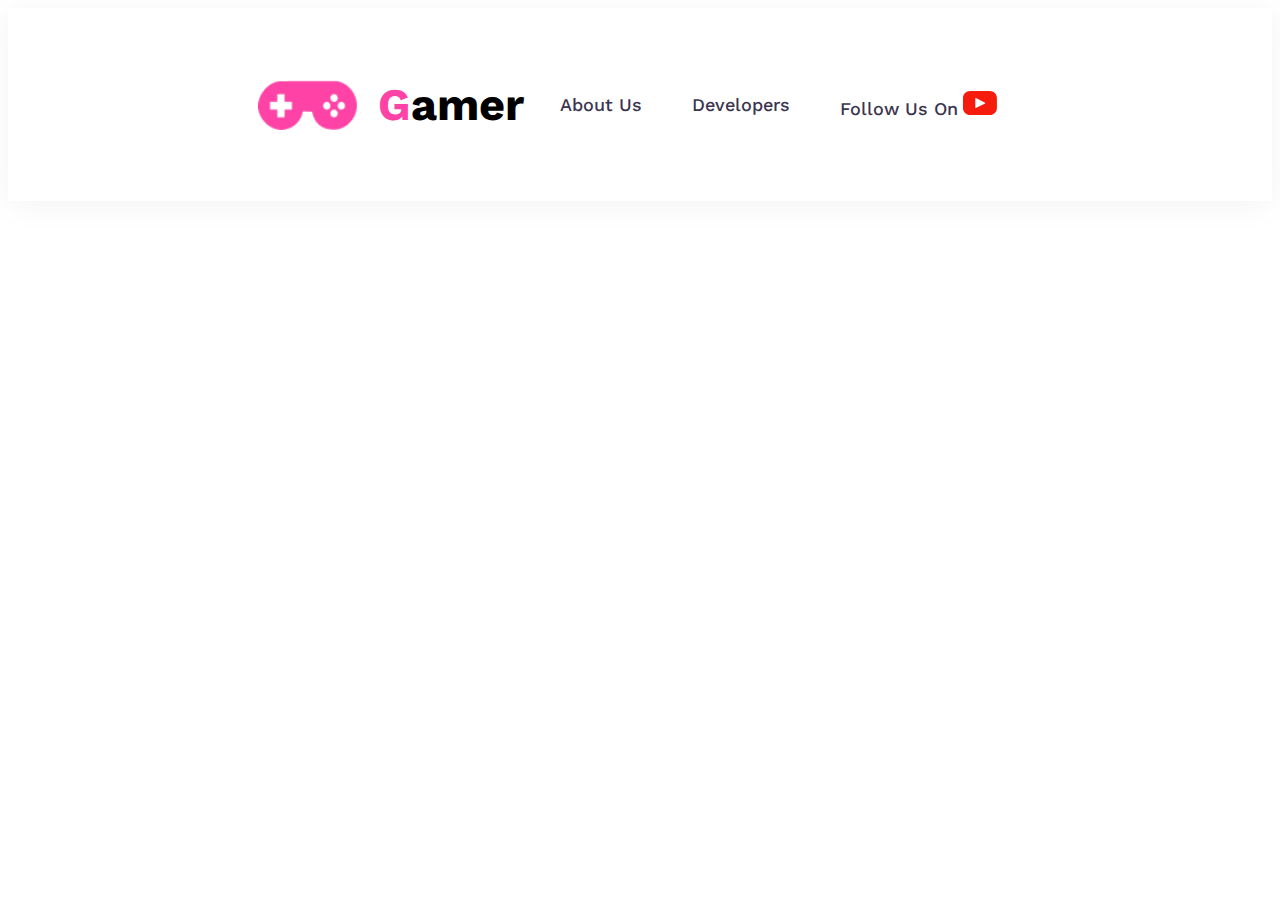
==== index.html @ 84ac6147 "added nav bar" ====
<!DOCTYPE html>
<html lang="en">

<head>
    <meta charset="UTF-8">
    <meta name="viewport" content="width=device-width, initial-scale=1.0">
    <title>Gamer</title>
    <link rel="shortcut icon" href="images/Frame.png" type="image/x-icon">
    <link rel="stylesheet" href="styles/styles.css">
    <link rel="preconnect" href="https://fonts.googleapis.com">
    <link rel="preconnect" href="https://fonts.gstatic.com" crossorigin>
    <link
        href="https://fonts.googleapis.com/css2?family=Lato:wght@400;700&family=Poppins:wght@600;700&family=Work+Sans:wght@400;500;600;700;800&display=swap"
        rel="stylesheet">
</head>

<body>
    <header>
        <nav class="nav-container">
            <div class="logo-container">
                    <img src="images/Frame.png" alt="">
                    <h1><span>G</span>amer</h1>
            </div>
            <div class="nav-items">
                    
                    
                    <button><a href="">About Us</a></button>
                    <button><a href="">Developers</a></button>
                    <button><a class="Follow" href="">Follow Us On</a>
                        <img src="images/Vector.svg" alt=""></button>
            </div>
        </nav>
    </header>
    <main></main>
    <footer></footer>
</body>

</html>
---- styles/styles.css ----
* {
    font-family: 'Work Sans'
}

.nav-container {
    padding: 40px 250px;
    display: flex;
    align-items: center;
    justify-content: space-between;
    box-shadow: 0px 4px 30px 0px rgba(0, 0, 0, 0.05);
}

.logo-container {
    display: flex;
    align-items: center;
}

.logo-container img {
    width: 100px;
    height: 50px;
    margin-right: 20px;
}

.logo-container h1 {
    font-size: 45px;
    font-weight: 700;
}

.logo-container h1>span {
    color: #FF42A5;
}

.nav-items {
    display: flex;
    justify-content: space-around;
}

.nav-items button {
    padding: 18px 25px;
    border: none;
    background-color: #fff;
}

.nav-items button:hover {
    border-radius: 8px;
    background: rgba(11, 2, 35, 0.10);
}

.nav-items a {
    text-decoration: none;
    color: #3C354F;
    font-size: 18px;
    font-weight: 500;
}
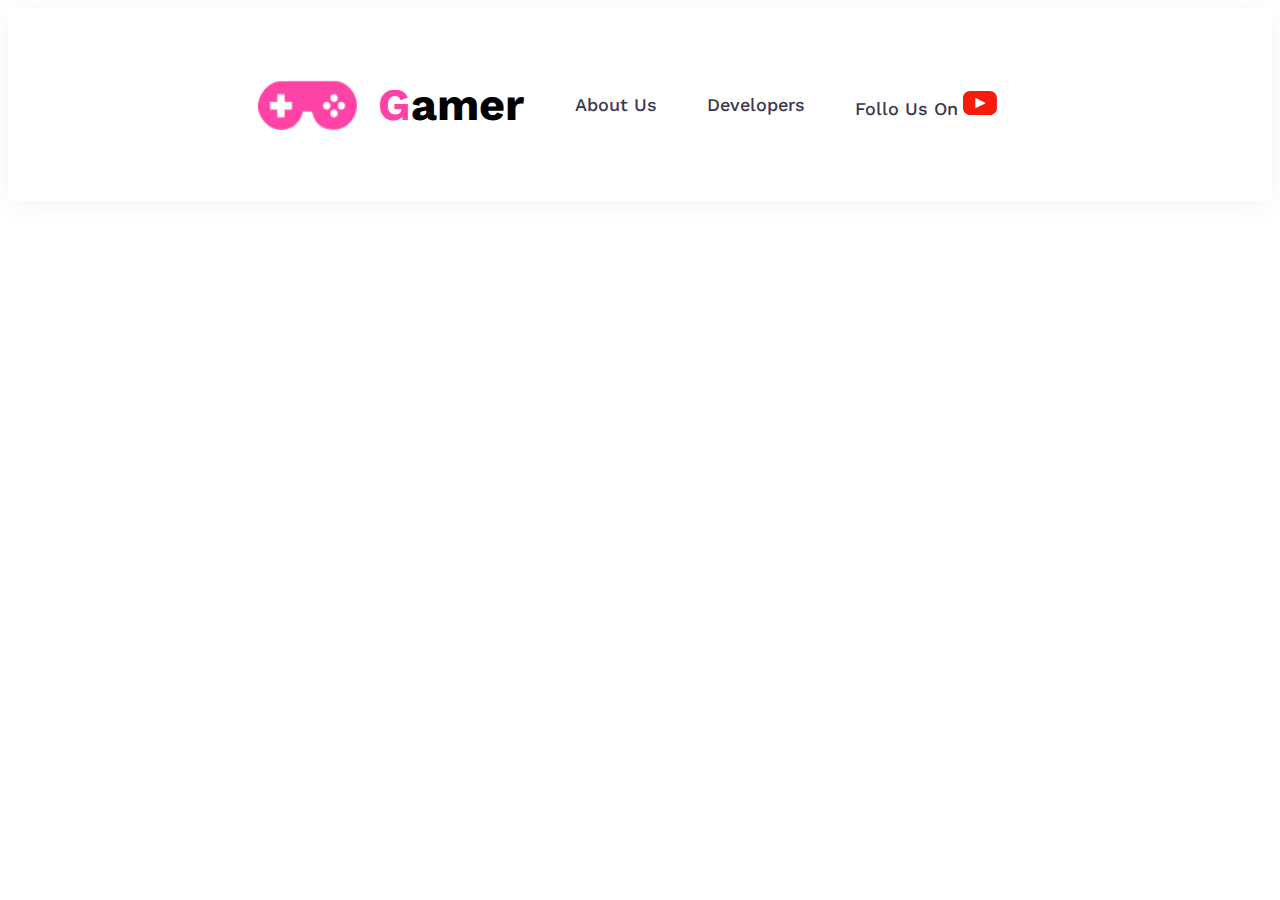
==== commit b0d17b91: "added nav resposive" ====
--- a/index.html
+++ b/index.html
@@ -21,12 +21,10 @@
                     <img src="images/Frame.png" alt="">
                     <h1><span>G</span>amer</h1>
             </div>
-            <div class="nav-items">
-                    
-                    
+            <div class="nav-items"> 
                     <button><a href="">About Us</a></button>
                     <button><a href="">Developers</a></button>
-                    <button><a class="Follow" href="">Follow Us On</a>
+                    <button><a class="Follow" href="">Follo Us On</a>
                         <img src="images/Vector.svg" alt=""></button>
             </div>
         </nav>
--- a/styles/styles.css
+++ b/styles/styles.css
@@ -51,4 +51,12 @@
     color: #3C354F;
     font-size: 18px;
     font-weight: 500;
+}
+
+
+
+@media screen and (max-width:576px) {
+    .nav-container{
+        flex-direction: column;
+    }
 }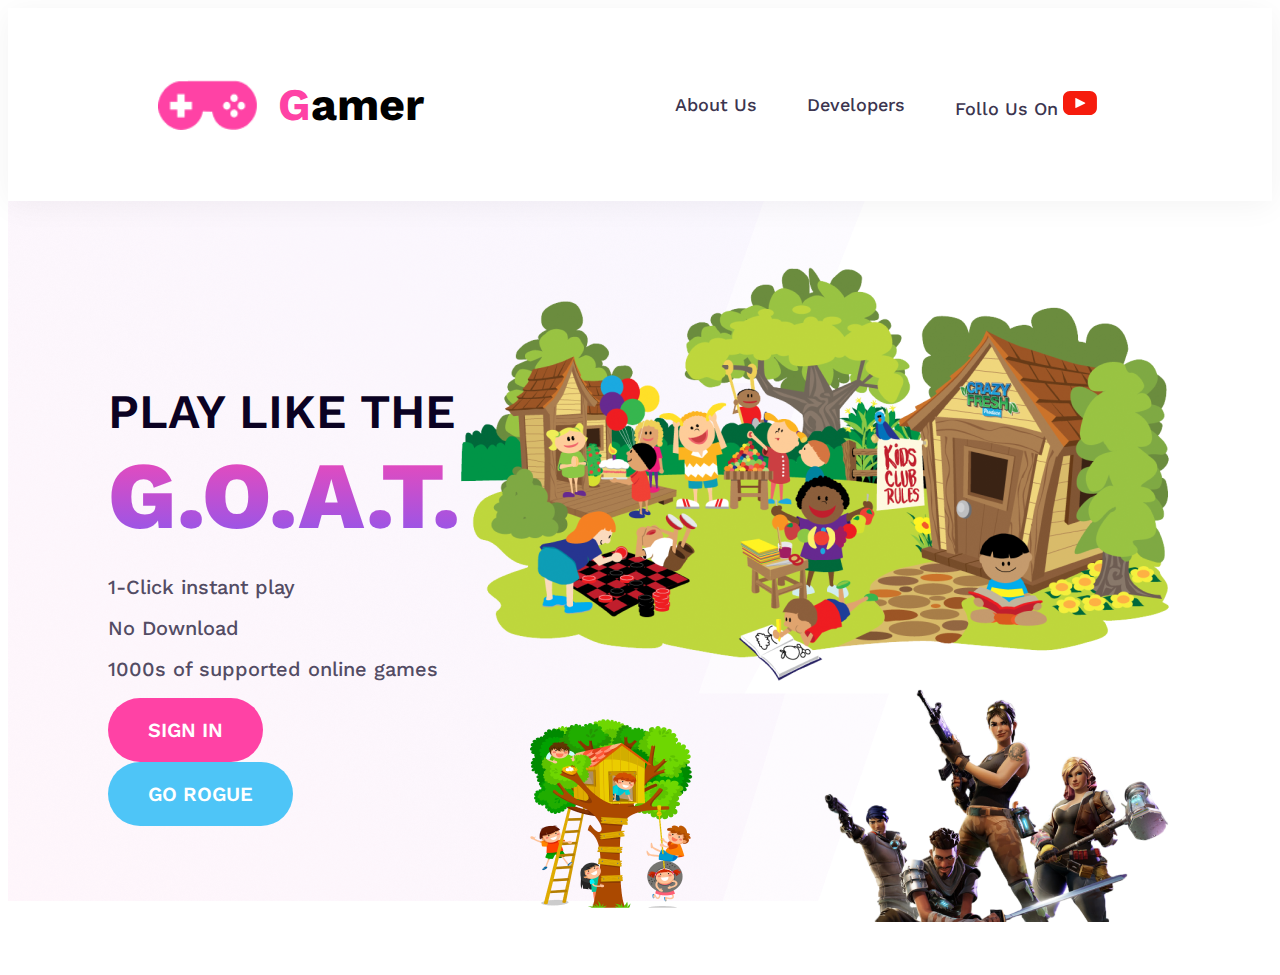
==== commit 12aa403a: "added banner setion" ====
--- a/index.html
+++ b/index.html
@@ -28,6 +28,20 @@
                         <img src="images/Vector.svg" alt=""></button>
             </div>
         </nav>
+        <section class="banner-section">
+            <div class="banner-content">
+                <h2>Play Like The</h2>
+                <p>G.O.A.T.</p>
+                    <li>1-Click instant play</li>
+                    <li>No Download</li>
+                    <li>1000s of supported online games</li>
+                <button class="btn-primary btn">Sign In</button>
+                <button class="btn-classic btn ">Go Rogue</button>
+            </div>
+            <div class="banner-img">
+                <img src="images/Group 18.png" alt="">
+            </div>
+        </section>
     </header>
     <main></main>
     <footer></footer>
--- a/styles/styles.css
+++ b/styles/styles.css
@@ -3,7 +3,7 @@
 }
 
 .nav-container {
-    padding: 40px 250px;
+    padding: 40px 150px;
     display: flex;
     align-items: center;
     justify-content: space-between;
@@ -53,10 +53,83 @@
     font-weight: 500;
 }
 
+.banner-section {
+    padding: 40px 100px;
+    display: flex;
+    justify-content: space-between;
+    align-items: center;
+    background-image: url('../images/Group\ 14.png');
+    background-repeat: no-repeat;
+}
+
+.banner-content h2 {
+    color: #0B0223;
+    font-size: 48px;
+    font-weight: 600;
+    text-transform: uppercase;
+    margin-bottom: 0px;
+}
+
+.banner-content p {
+    color: #fff;
+    font-size: 95px;
+    font-weight: 800;
+    text-transform: uppercase;
+    background: linear-gradient(180deg, #F948B2 0%, #8758F1 100%);
+    ;
+    -webkit-background-clip: text;
+    -webkit-text-fill-color: transparent;
+    margin-top: 0px;
+    margin-bottom: 24px;
+}
+
+.banner-content li {
+    list-style: none;
+    margin-bottom: 17px;
+    color: #534C64;
+    font-size: 20px;
+    font-weight: 500;
+}
+
+.btn {
+    color: #FFF;
+    padding: 20px 40px;
+    font-size: 20px;
+    font-weight: 600;
+    text-transform: uppercase;
+    border-radius: 50px;
+    border: none;
+    display: inline-flex;
+}
+
+.btn-primary {
+    background: #FF42A5;
+    margin-right: 24px;
+}
+.btn-classic{
+    background: #4EC5F7;
+}
+/* .banner-content, .banner-img{ */
+    padding: 40px 100px;
+}
+.banner-img img{
+    width: 100%;
+}
+
 
 
 @media screen and (max-width:576px) {
-    .nav-container{
+    .nav-container {
         flex-direction: column;
     }
+    .banner-section{
+        flex-direction: column-reverse;
+        padding: 20px 50px;
+    }
+    .banner-content{
+        width: 100%;
+    }
+    .banner-img img{
+        width: 100%;
+    }
 }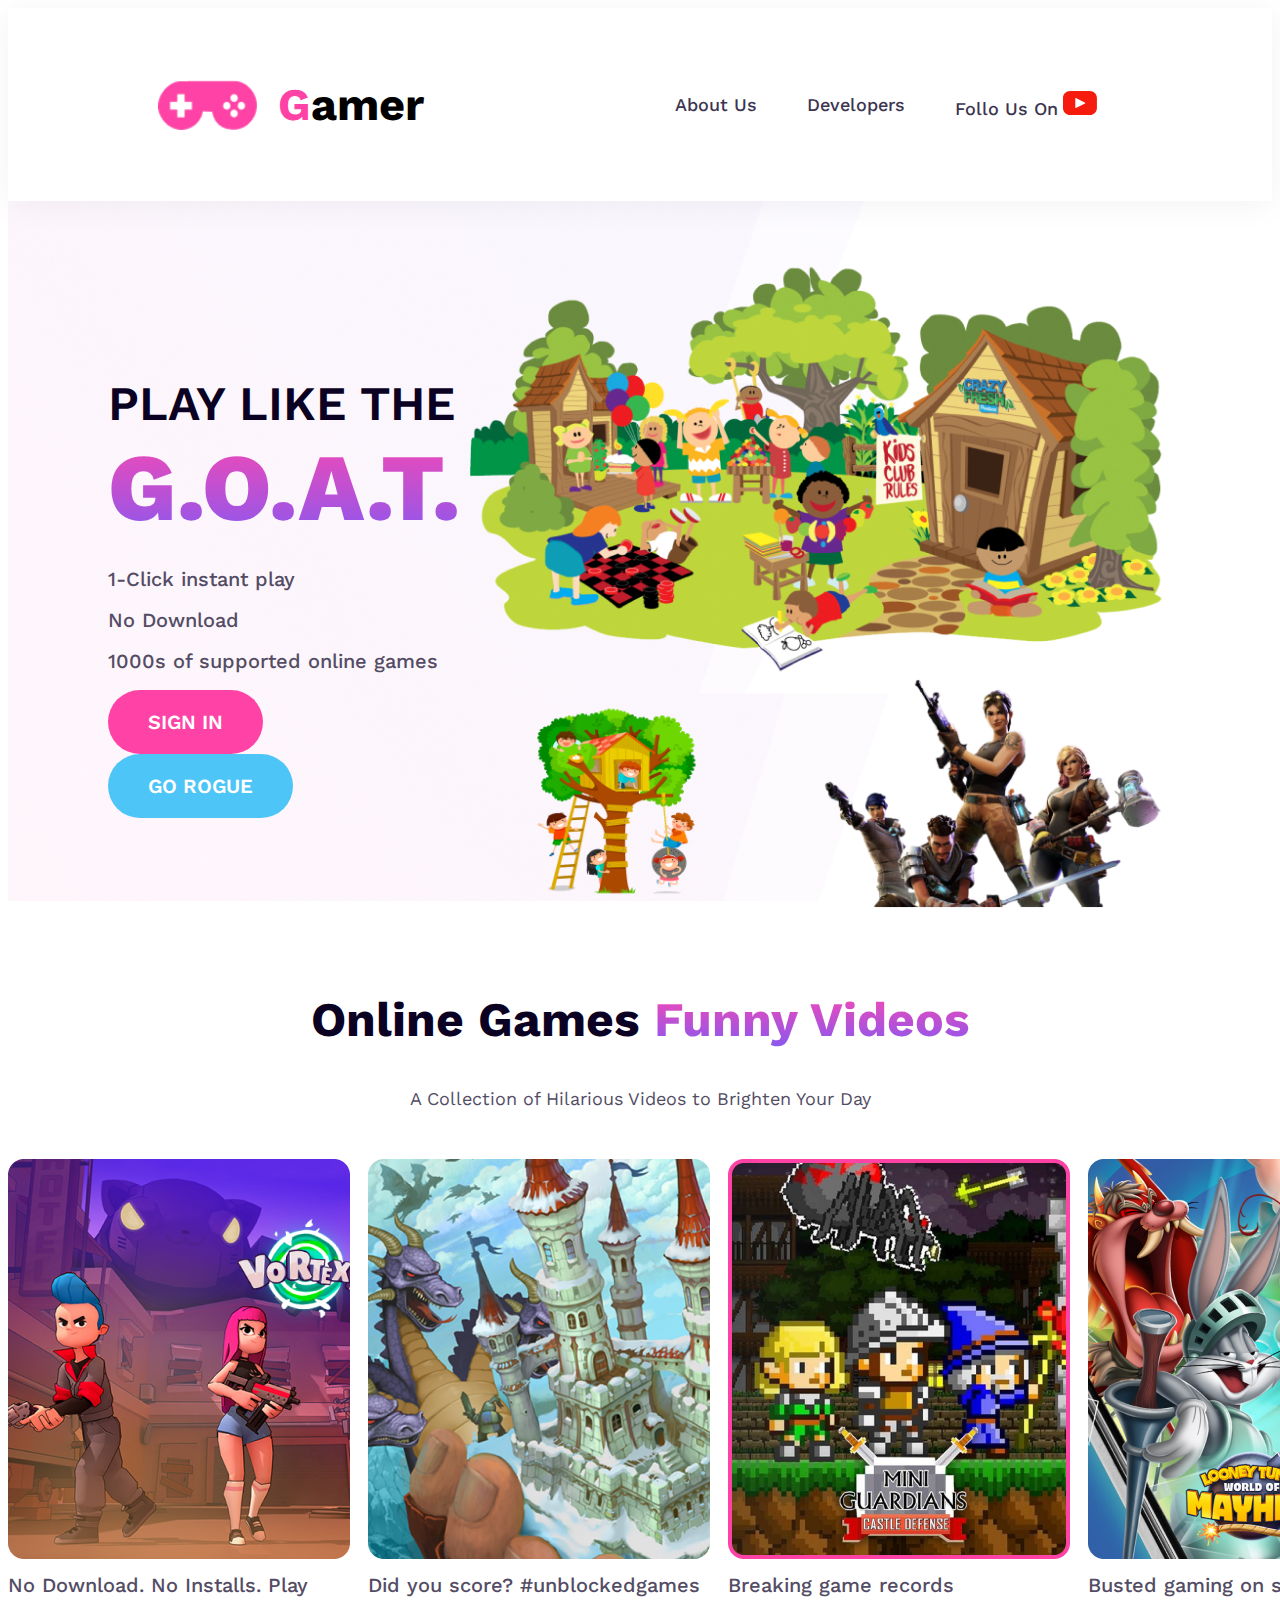
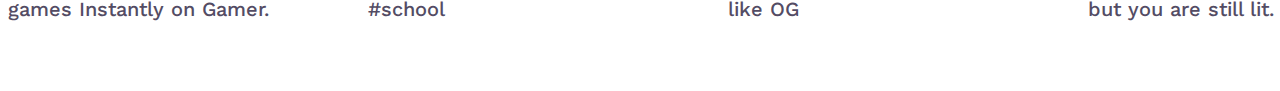
==== commit 6ea38b1b: "added games videos setion and ressponsive" ====
--- a/index.html
+++ b/index.html
@@ -43,7 +43,32 @@
             </div>
         </section>
     </header>
-    <main></main>
+    <main>
+        <section class="games-videos-container">
+            <div class="games-videos-content">
+                <h2>Online Games <span>Funny Videos</span></h2>
+                <p>A Collection of Hilarious Videos to Brighten Your Day</p>
+            </div>
+            <div  class="games-card">
+                <div>
+                    <img src="images/Rectangle 4.png" alt="">
+                    <p>No Download. No Installs. Play <br> games Instantly on Gamer.</p>
+                </div>
+                <div>
+                    <img src="images/Rectangle 5.png" alt="">
+                    <p>Did you score? #unblockedgames <br> #school</p>
+                </div>
+                <div>
+                    <img src="images/Rectangle 7.png" alt="">
+                    <p>Breaking game records <br> like OG</p>
+                </div>
+                <div>
+                    <img src="images/Rectangle 6.png" alt="">
+                    <p>Busted gaming on school laptop, <br> but you are still lit.</p>
+                </div>
+            </div>
+        </section>
+    </main>
     <footer></footer>
 </body>
 
--- a/styles/styles.css
+++ b/styles/styles.css
@@ -106,14 +106,50 @@
     background: #FF42A5;
     margin-right: 24px;
 }
-.btn-classic{
+
+.btn-classic {
     background: #4EC5F7;
 }
-/* .banner-content, .banner-img{ */
-    padding: 40px 100px;
+
+.banner-img img {
+    width: 100%;
 }
-.banner-img img{
+
+.games-videos-content {
+    text-align: center;
     width: 100%;
+}
+
+.games-videos-content h2 {
+    color: #0B0223;
+    font-size: 48px;
+    font-weight: 700;
+}
+
+.games-videos-content span {
+    color: #fff;
+    background: linear-gradient(180deg, #F948B2 0%, #8758F1 100%);
+    -webkit-background-clip: text;
+    -webkit-text-fill-color: transparent;
+}
+
+.games-videos-content p {
+    color: #534C64;
+    font-size: 18px;
+    font-weight: 400;
+}
+.games-card{
+    display: grid;
+    grid-template-columns: repeat(4, 1fr);
+    width: 1440px;
+    margin: 50px auto;
+}
+
+.games-card p {
+    color: #534C64;
+    font-size: 20px;
+    font-weight: 500;
+    margin-top: 10px;
 }
 
 
@@ -122,14 +158,22 @@
     .nav-container {
         flex-direction: column;
     }
-    .banner-section{
+
+    .banner-section {
         flex-direction: column-reverse;
         padding: 20px 50px;
     }
-    .banner-content{
+
+    .banner-content {
         width: 100%;
     }
-    .banner-img img{
+
+    .banner-img img {
         width: 100%;
     }
+    .games-card{
+        grid-template-columns: repeat(1, 1fr);
+        width: auto;
+        padding: 0px 40px;
+    }
 }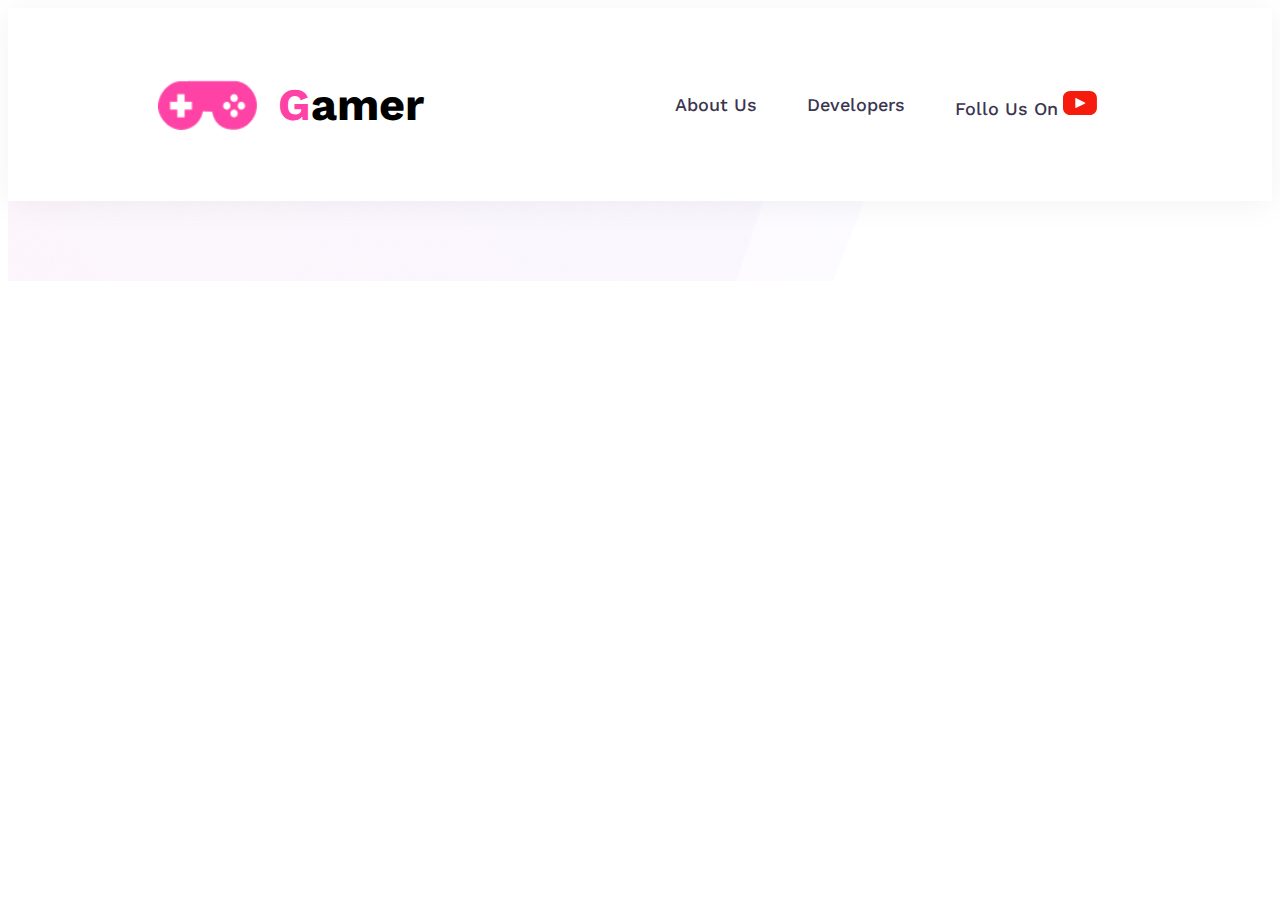
==== commit 9b38c19c: "added footer section" ====
--- a/index.html
+++ b/index.html
@@ -28,8 +28,8 @@
                         <img src="images/Vector.svg" alt=""></button>
             </div>
         </nav>
-        <section class="banner-section">
-            <div class="banner-content">
+        <section class="banner-section hide">
+            <div class="banner-content hide">
                 <h2>Play Like The</h2>
                 <p>G.O.A.T.</p>
                     <li>1-Click instant play</li>
@@ -38,16 +38,16 @@
                 <button class="btn-primary btn">Sign In</button>
                 <button class="btn-classic btn ">Go Rogue</button>
             </div>
-            <div class="banner-img">
+            <div class="banner-img hide">
                 <img src="images/Group 18.png" alt="">
             </div>
         </section>
     </header>
     <main>
-        <section class="games-videos-container">
+        <section class="games-videos-container hide">
             <div class="games-videos-content">
-                <h2>Online Games <span>Funny Videos</span></h2>
-                <p>A Collection of Hilarious Videos to Brighten Your Day</p>
+                <h2 class="title-primary">Online Games <span class="title-color">Funny Videos</span></h2>
+                <p class="section-description">A Collection of Hilarious Videos to Brighten Your Day</p>
             </div>
             <div  class="games-card">
                 <div>
@@ -68,8 +68,92 @@
                 </div>
             </div>
         </section>
+        <section class="online-games hide">
+            <div class="game-img hide">
+                <img src="images/Rectangle 67.png" alt="">
+                <div class="game">
+                    <img src="images/Rectangle 78.png" alt="">
+                </div>
+            </div>
+            <div class="hide">
+                <h2 class="title-primary"><span class="title-color">Play Games Online</span> Anywhere, Anytime!</h2>
+                <p class="section-description">PC. dad’s phone, mom’s tablet, or your Chromebook, with Gamer you can play your favorite games online for free, any time, anywhere , on any device.</p>
+            </div>
+        </section>
+        <section class="game-btn-container hide">
+            <div class="game-btn-content">
+                <div class="game-btn">
+                    <img src="images/Rectangle 11.png" alt="">
+                    <p>Action Games</p>
+                </div>
+                <div class="game-btn">
+                    <img src="images/Rectangle 12.png" alt="">
+                    <p>Adventure Games</p>
+                </div>
+                <div class="game-btn">
+                    <img src="images/Rectangle 13.png" alt="">
+                    <p>Arcade Games</p>
+                </div>
+                <div class="game-btn">
+                    <img src="images/Rectangle 14.png" alt="">
+                    <p>Educational Games</p>
+                </div>
+                <div class="game-btn">
+                    <img src="images/Rectangle 15.png" alt="">
+                    <p>Word Games</p>
+                </div>
+            </div>
+            <div class="game-btn-content-1">
+                <div class="game-btn">
+                    <img src="images/Rectangle 16.png" alt="">
+                    <p>Role Palying Games</p>
+                </div>
+                <div class="game-btn">
+                    <img src="images/Rectangle 17.png" alt="">
+                    <p>Music & Audio Games</p>
+                </div>
+                <div class="game-btn">
+                    <img src="images/Rectangle 18.png" alt="">
+                    <p>Puzzle Games</p>
+                </div>
+                <div class="game-btn">
+                    <img src="images/Rectangle 19.png" alt="">
+                    <p>Strategy Games</p>
+                </div>
+            </div>
+        </section>
     </main>
-    <footer></footer>
+    <footer class="footer hide">
+        <div class="logo-container footer-logo-container">
+            <img src="images/Frame.png" alt="">
+            <h1 class="footer-title"><span>G</span>amer</h1>
+        </div>
+        <div>
+            <a href="">Our Story</a>
+            <a href="">Games</a>
+            <a href="">Web Games</a>
+            <a href="">Careers</a>
+            <a href="">Support</a>
+            <a href="">My Account</a>
+        </div>
+        <div class="footer-icon">
+            <a href=""><img src="icon/twitter 1.svg" alt=""></a>
+            <a href=""><img src="icon/facebook 1.svg" alt=""></a>
+            <a href=""><img src="icon/Group 49.svg" alt=""></a>
+            <a href=""><img src="icon/apple 1.svg" alt=""></a>
+            <a href=""><img src="icon/instagram 1.svg" alt=""></a>
+            <a href=""><img src="icon/linkedin 1.svg" alt=""></a>
+        </div>
+        <div>
+            <a href="">Terms and Conditions</a>
+            <a href="">Privacy Policy</a>
+            <a href="">Cookie Policy</a>
+            <a href="">Privacy Settings</a>
+        </div>
+        <div>
+            <p>Play Games &#64; Gamer &#64; 2000-2023 Gamer Bangladesh</p>
+        </div>
+    </footer>
 </body>
 
 </html>--- a/styles/styles.css
+++ b/styles/styles.css
@@ -1,5 +1,8 @@
 * {
     font-family: 'Work Sans'
+}
+.hide{
+    display: none;
 }
 
 .nav-container {
@@ -120,28 +123,29 @@
     width: 100%;
 }
 
-.games-videos-content h2 {
+.title-primary {
     color: #0B0223;
     font-size: 48px;
     font-weight: 700;
 }
 
-.games-videos-content span {
+.title-color {
     color: #fff;
     background: linear-gradient(180deg, #F948B2 0%, #8758F1 100%);
     -webkit-background-clip: text;
     -webkit-text-fill-color: transparent;
 }
 
-.games-videos-content p {
+.section-description {
     color: #534C64;
     font-size: 18px;
     font-weight: 400;
 }
-.games-card{
+
+.games-card {
     display: grid;
     grid-template-columns: repeat(4, 1fr);
-    width: 1440px;
+    width: 1520px;
     margin: 50px auto;
 }
 
@@ -152,28 +156,106 @@
     margin-top: 10px;
 }
 
+.online-games {
+    display: flex;
+    padding: 20px;
+    gap: 100px;
+    width: 1520px;
+    margin: auto;
+}
+
+.game-img img {
+    margin-right: 250px;
+}
+
+.game img {
+    position: relative;
+    bottom: 236px;
+    left: 530px;
+}
+
+.game-btn-container {
+    width: 1520px;
+    margin: auto;
+    margin-bottom: 100px;
+}
+
+.game-btn-content {
+    display: grid;
+    grid-template-columns: repeat(5, 1fr);
+    margin-bottom: 50px;
+}
+
+.game-btn-content-1 {
+    display: grid;
+    grid-template-columns: repeat(4, 1fr);
+    margin-left: 100px;
+    margin-right: 50px;
+}
+
+.game-btn {
+    display: flex;
+    cursor: pointer;
+    gap: 20px;
+    align-items: center;
+
+}
+
+.game-btn:hover {
+    padding: 15px 20px;
+    color: #FF42A5;
+    border: 5px solid #FF42A5;
+    border-radius: 70px;
+    width: 300px;
+}
+
+.game-btn p {
+    color: #0B0223;
+    font-size: 20px;
+    font-weight: 600;
+}
+
+.game-btn p:hover {
+    color: #FF42A5;
+}
+
+.footer {
+    background: #0B0223;
+    text-align: center;
+    height: 600px;
+}
+
+.footer-logo-container {
+    justify-content: center;
+}
+
+.footer-title {
+    color: #fff;
+}
+
+footer a {
+    text-decoration: none;
+    color: #FFF;
+    font-size: 18px;
+    font-weight: 600;
+    margin: 30px;
+}
+
+.footer-icon {
+    margin: 60px;
+}
+
+.footer p {
+    color: rgba(255, 255, 255, 0.60);
+    font-size: 16px;
+    font-weight: 500;
+}
+
+
 
 
 @media screen and (max-width:576px) {
-    .nav-container {
+    .nav-container{
         flex-direction: column;
     }
-
-    .banner-section {
-        flex-direction: column-reverse;
-        padding: 20px 50px;
-    }
-
-    .banner-content {
-        width: 100%;
-    }
-
-    .banner-img img {
-        width: 100%;
-    }
-    .games-card{
-        grid-template-columns: repeat(1, 1fr);
-        width: auto;
-        padding: 0px 40px;
-    }
 }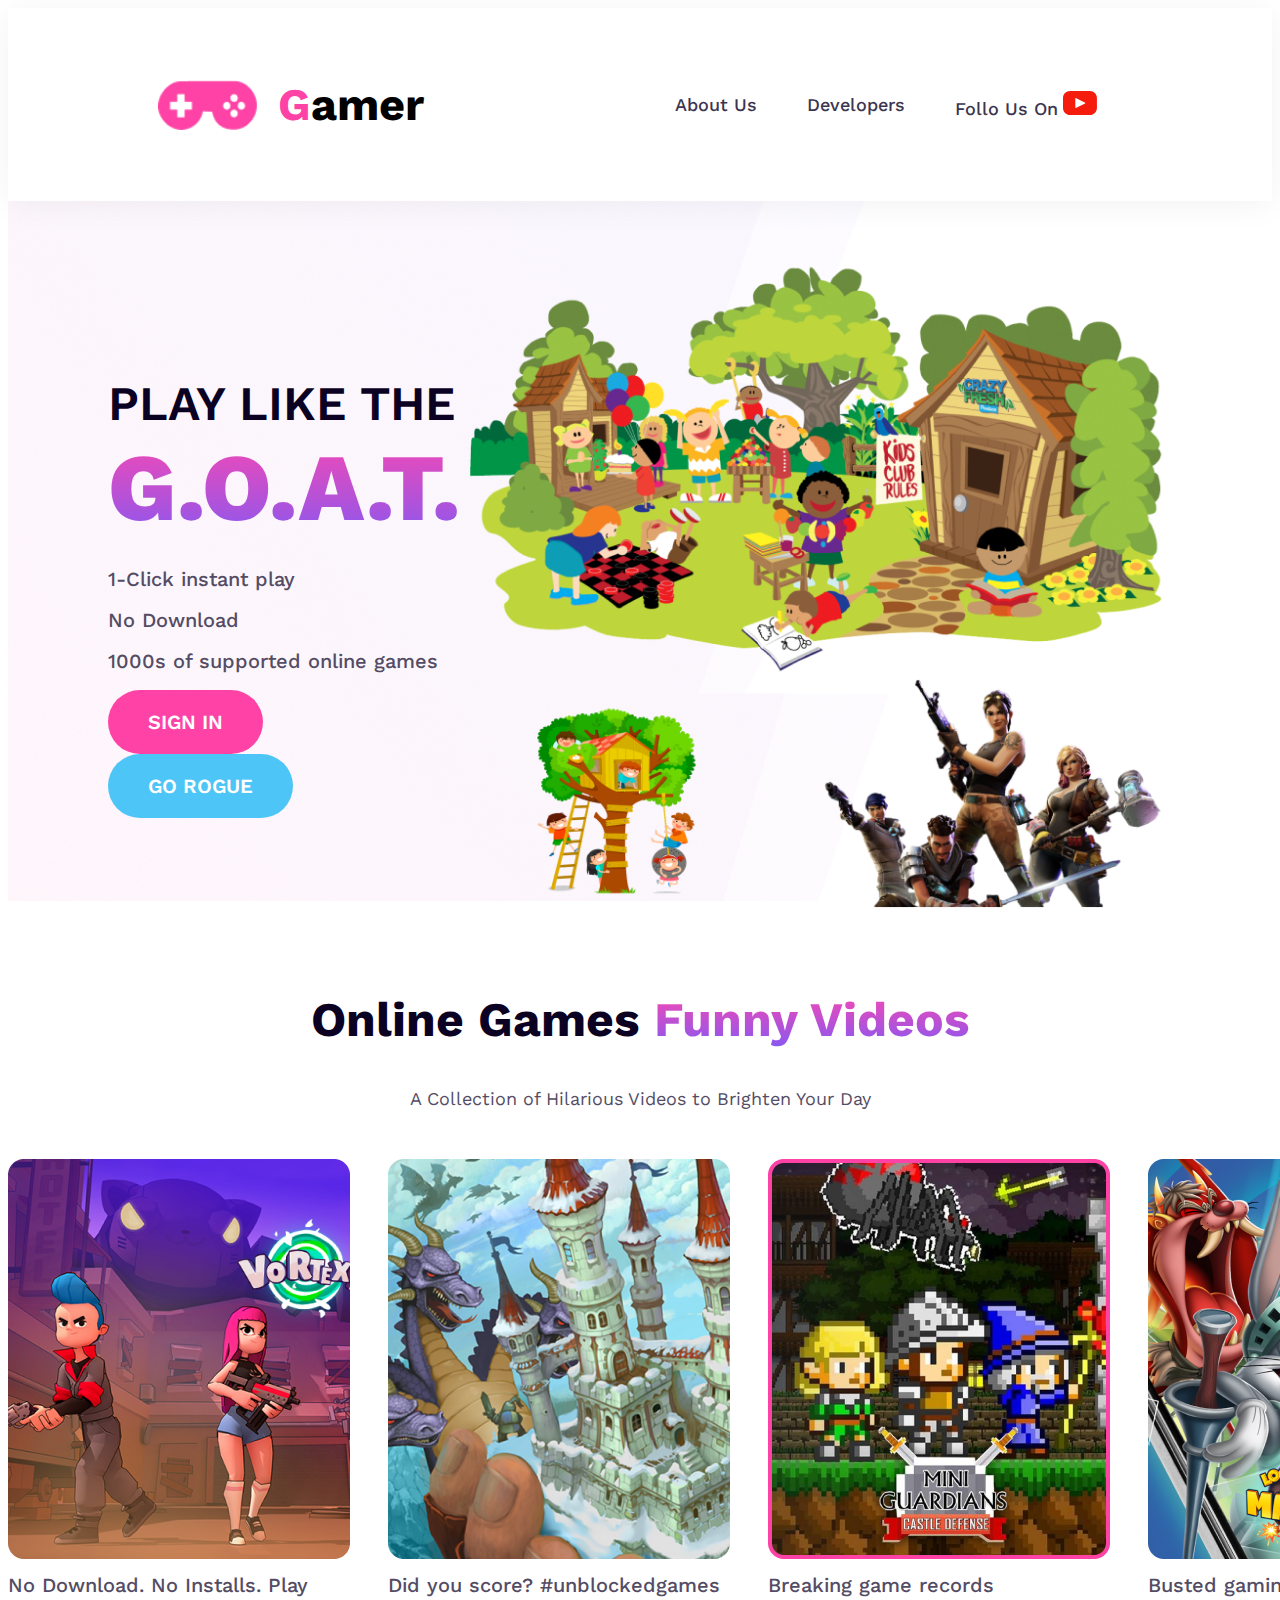
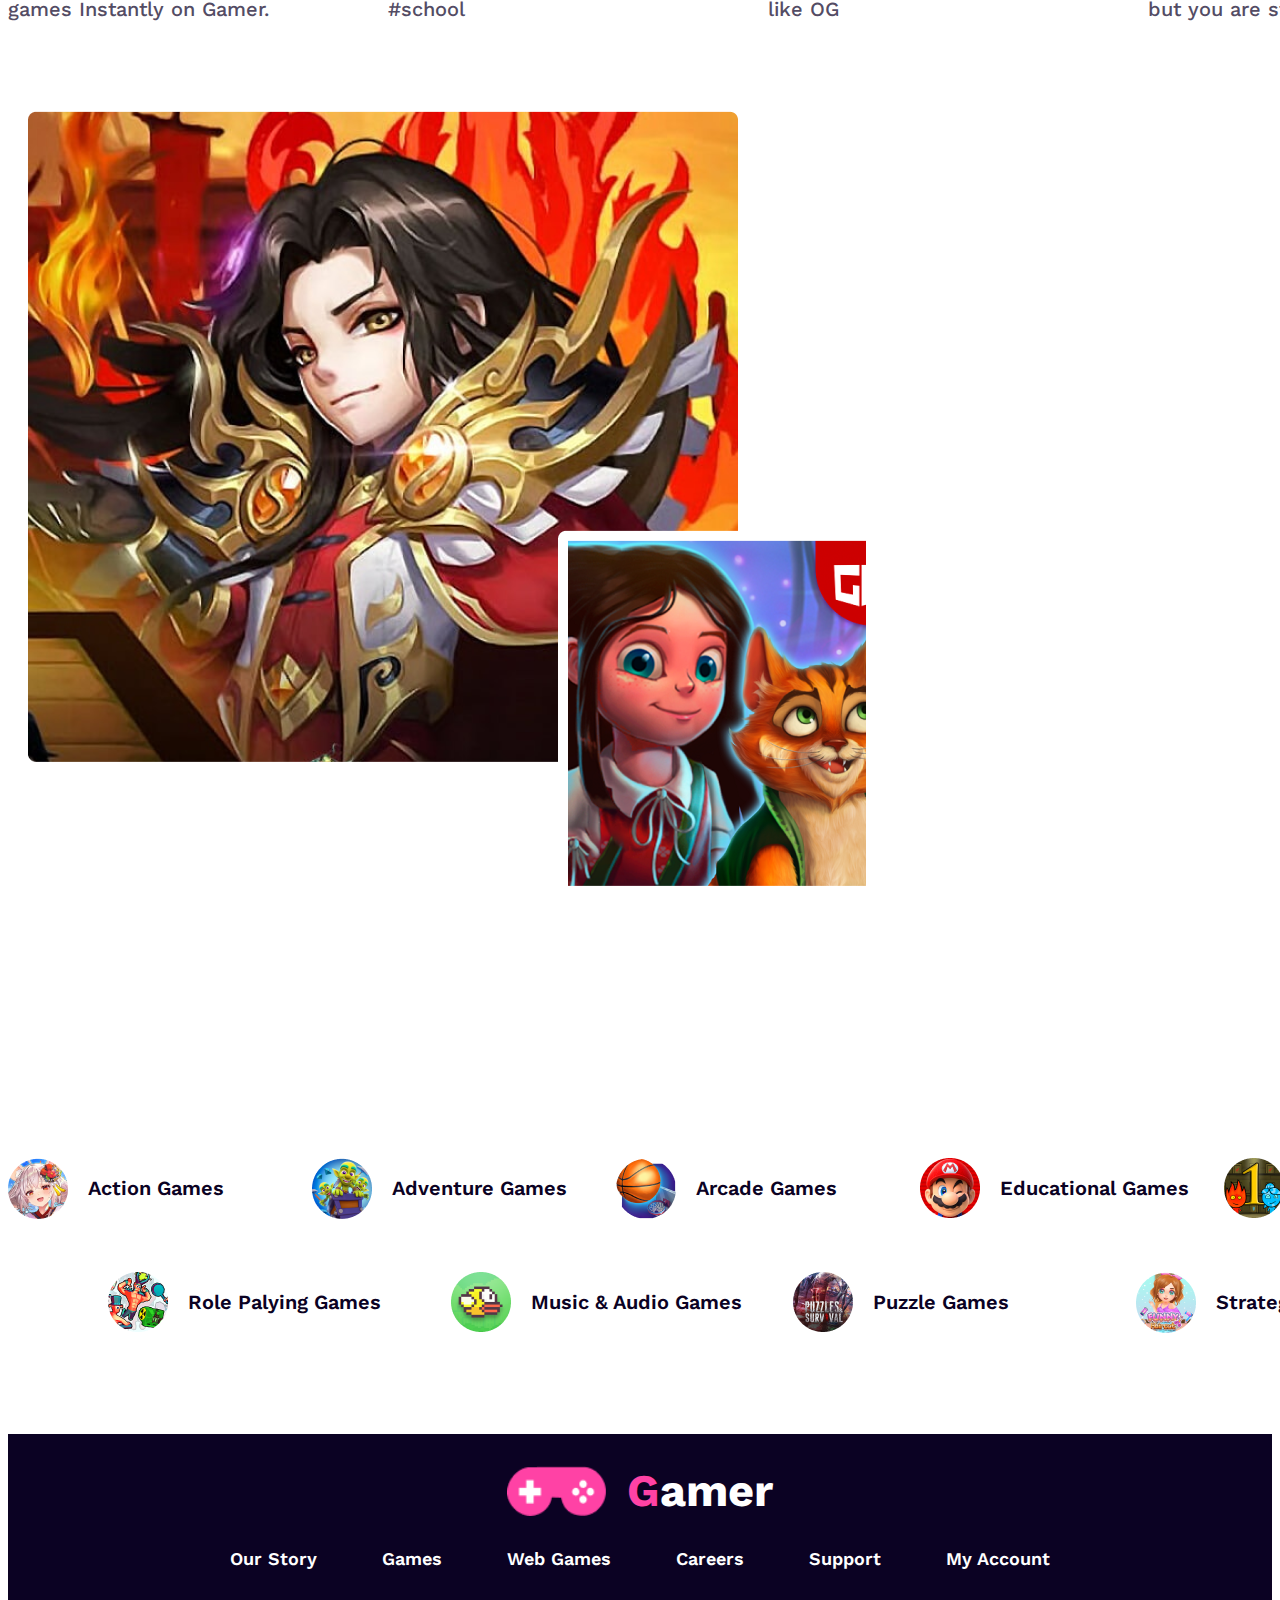
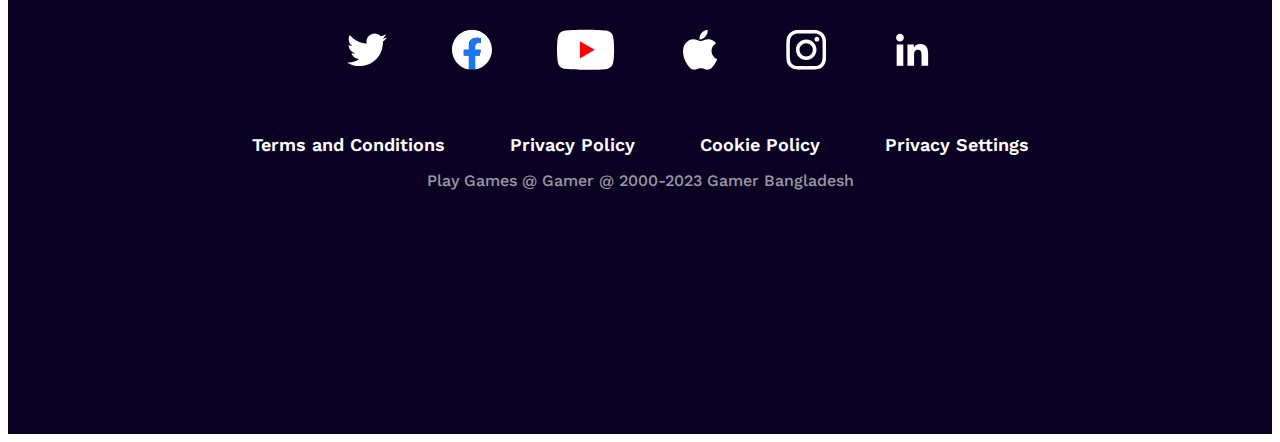
==== commit 615f4914: "add footer section" ====
--- a/index.html
+++ b/index.html
@@ -28,8 +28,8 @@
                         <img src="images/Vector.svg" alt=""></button>
             </div>
         </nav>
-        <section class="banner-section hide">
-            <div class="banner-content hide">
+        <section class="banner-section">
+            <div class="banner-content">
                 <h2>Play Like The</h2>
                 <p>G.O.A.T.</p>
                     <li>1-Click instant play</li>
@@ -38,13 +38,13 @@
                 <button class="btn-primary btn">Sign In</button>
                 <button class="btn-classic btn ">Go Rogue</button>
             </div>
-            <div class="banner-img hide">
+            <div class="banner-img">
                 <img src="images/Group 18.png" alt="">
             </div>
         </section>
     </header>
     <main>
-        <section class="games-videos-container hide">
+        <section class="games-videos-container">
             <div class="games-videos-content">
                 <h2 class="title-primary">Online Games <span class="title-color">Funny Videos</span></h2>
                 <p class="section-description">A Collection of Hilarious Videos to Brighten Your Day</p>
@@ -68,8 +68,8 @@
                 </div>
             </div>
         </section>
-        <section class="online-games hide">
-            <div class="game-img hide">
+        <section class="online-games">
+            <div class="game-img">
                 <img src="images/Rectangle 67.png" alt="">
                 <div class="game">
                     <img src="images/Rectangle 78.png" alt="">
@@ -80,7 +80,7 @@
                 <p class="section-description">PC. dad’s phone, mom’s tablet, or your Chromebook, with Gamer you can play your favorite games online for free, any time, anywhere , on any device.</p>
             </div>
         </section>
-        <section class="game-btn-container hide">
+        <section class="game-btn-container">
             <div class="game-btn-content">
                 <div class="game-btn">
                     <img src="images/Rectangle 11.png" alt="">
@@ -123,7 +123,7 @@
             </div>
         </section>
     </main>
-    <footer class="footer hide">
+    <footer class="footer">
         <div class="logo-container footer-logo-container">
             <img src="images/Frame.png" alt="">
             <h1 class="footer-title"><span>G</span>amer</h1>
--- a/styles/styles.css
+++ b/styles/styles.css
@@ -255,6 +255,20 @@
 
 
 @media screen and (max-width:576px) {
+    .nav-container {
+        flex-direction: column; 
+        padding: 0px;
+        width: 0px auto;
+        margin: 0px;
+     
+    }
+    .nav-items{
+        flex-direction: column;
+        padding: 0px;
+    }
+}
+
+@media screen and (max-width:992px) and (min-width:577) {
     .nav-container{
         flex-direction: column;
     }
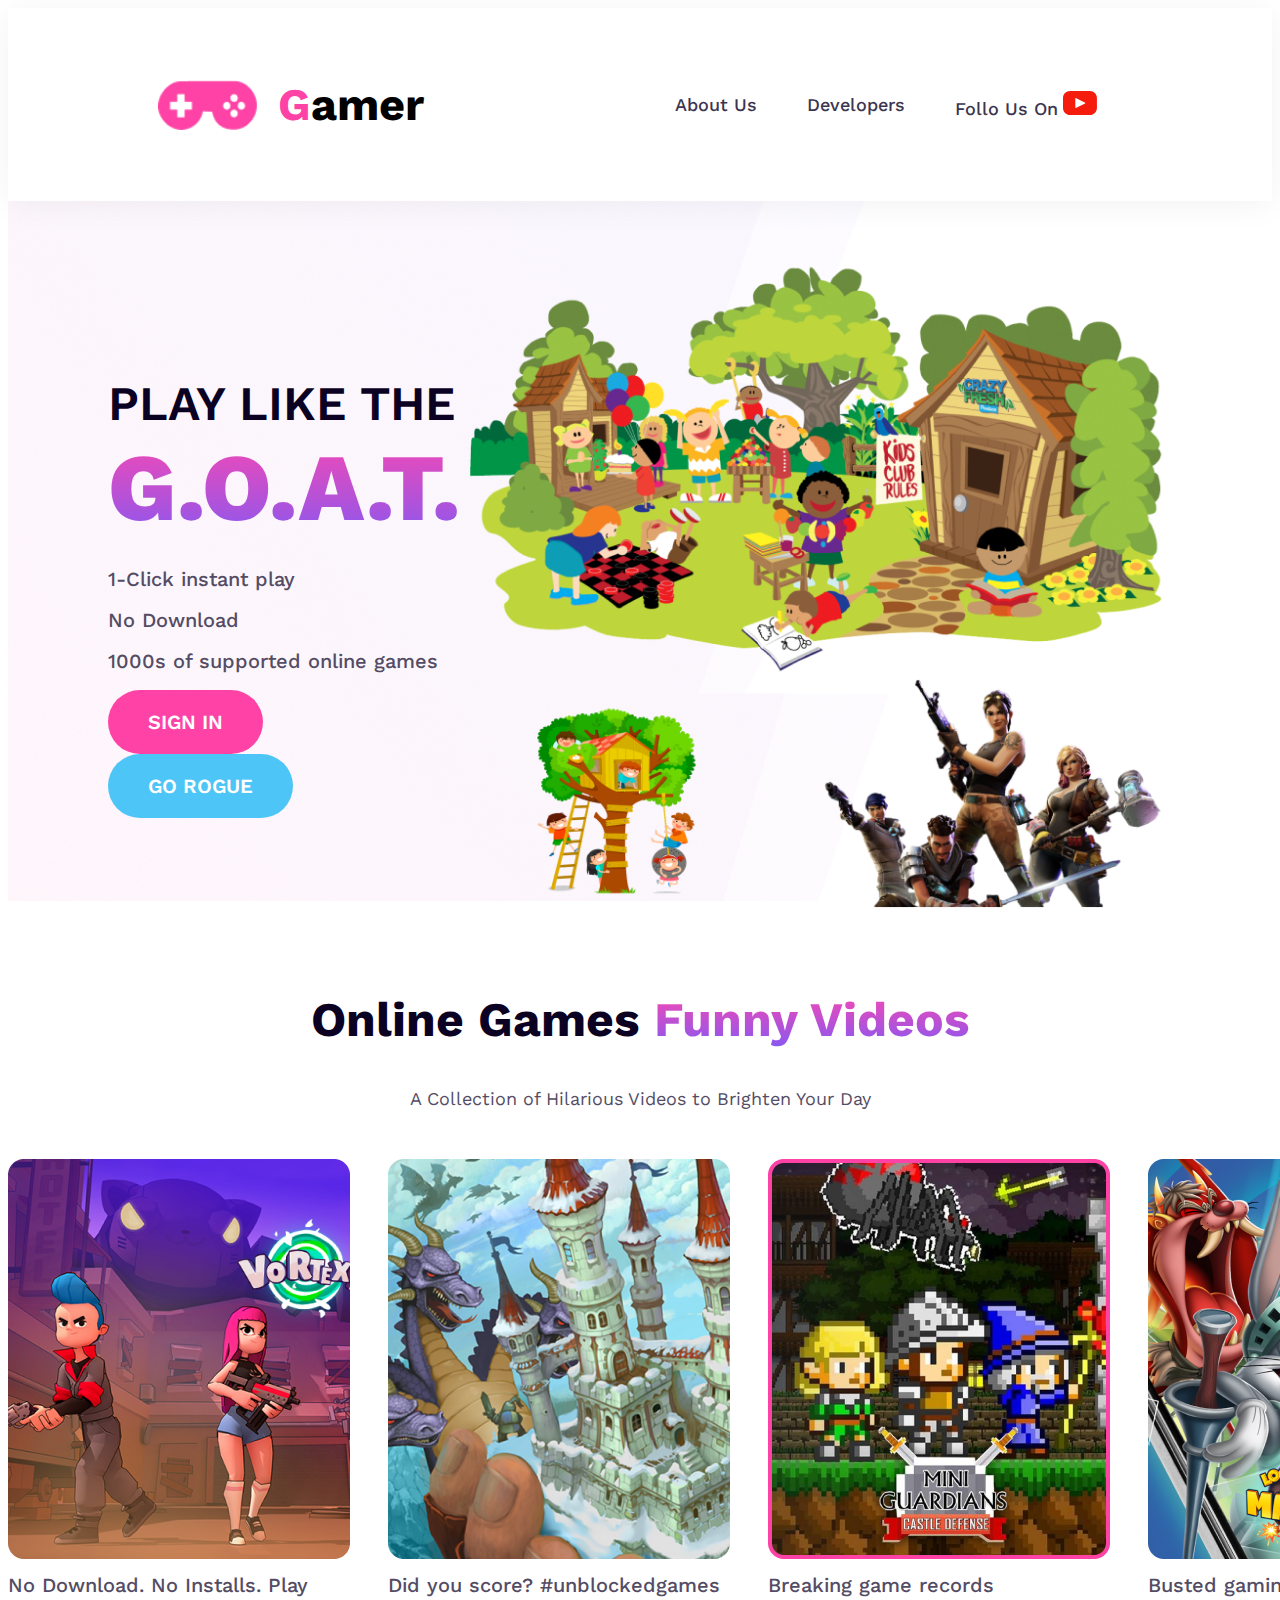
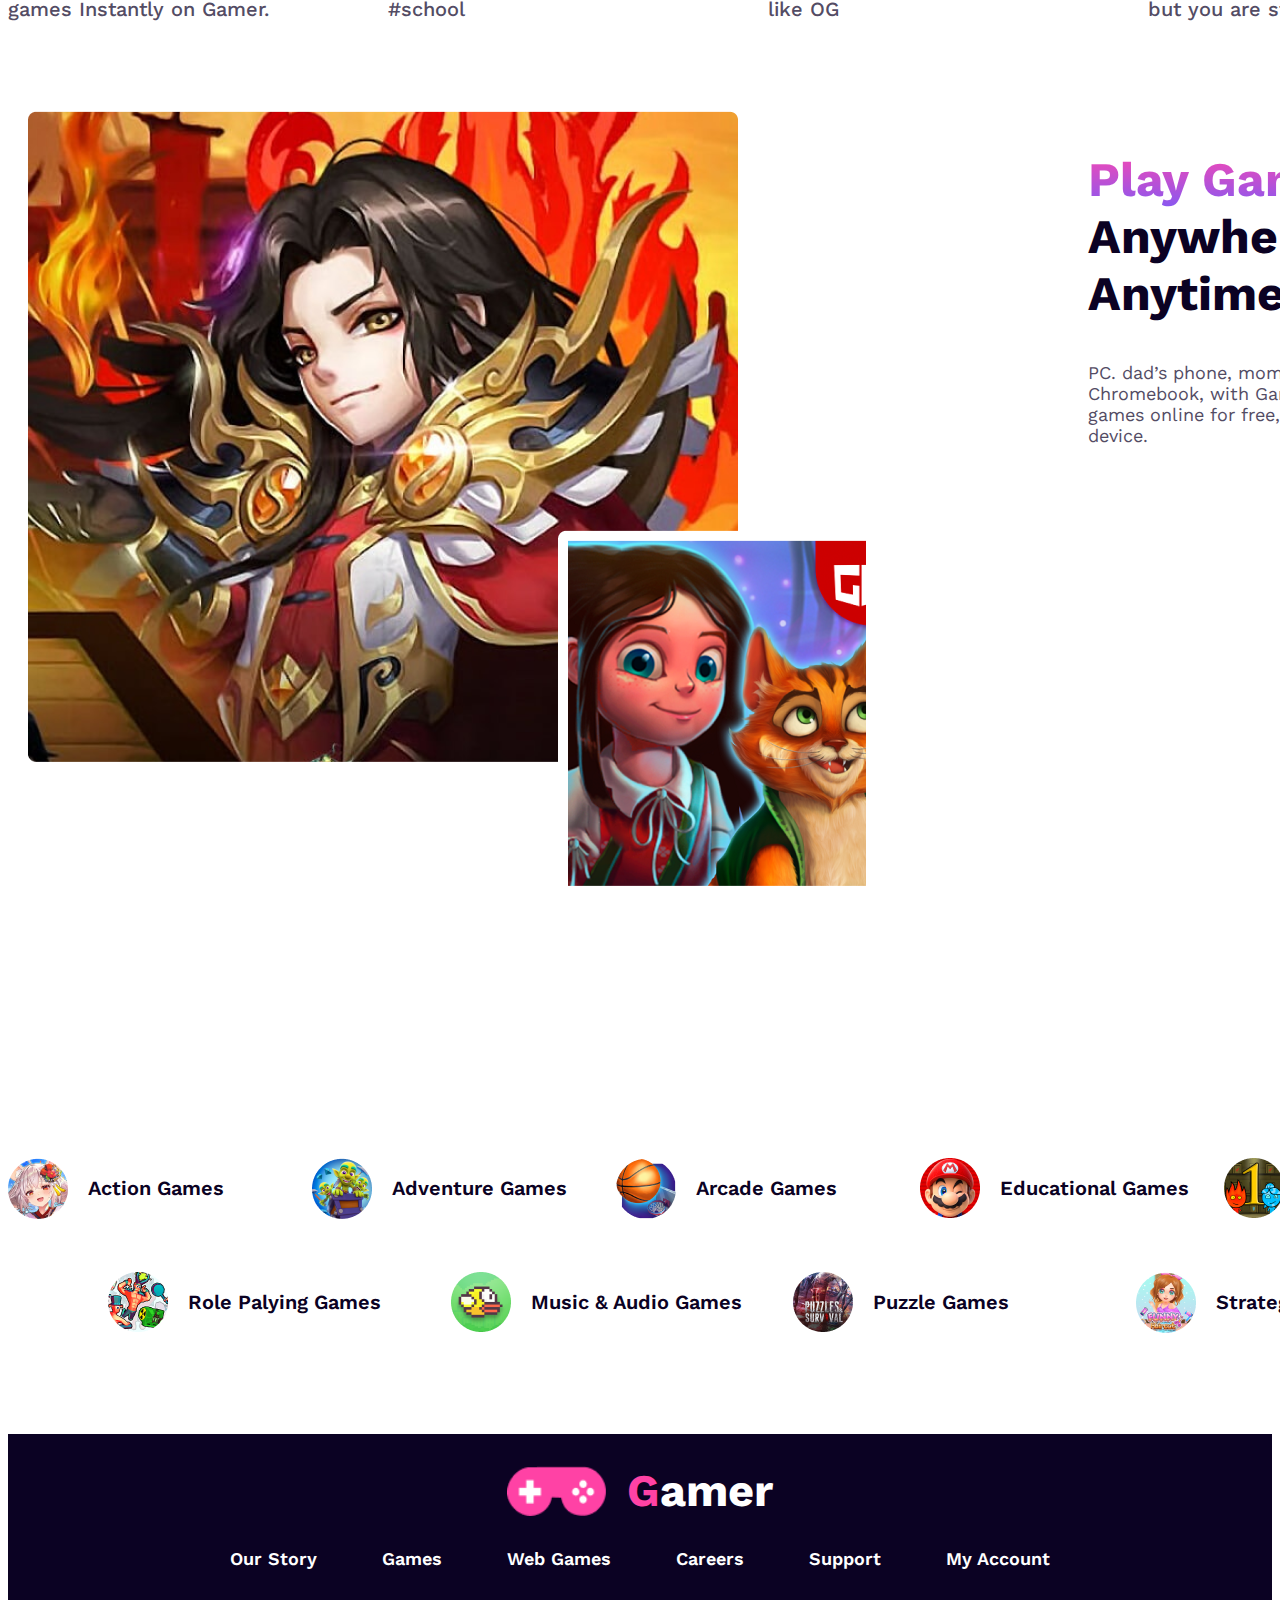
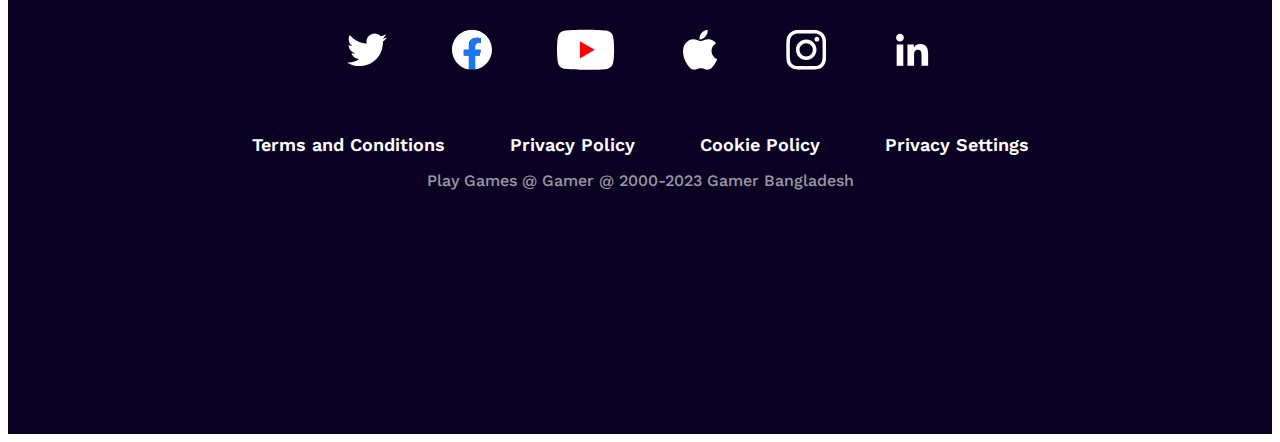
==== commit d3ccbc50: "final commit" ====
--- a/index.html
+++ b/index.html
@@ -75,7 +75,7 @@
                     <img src="images/Rectangle 78.png" alt="">
                 </div>
             </div>
-            <div class="hide">
+            <div>
                 <h2 class="title-primary"><span class="title-color">Play Games Online</span> Anywhere, Anytime!</h2>
                 <p class="section-description">PC. dad’s phone, mom’s tablet, or your Chromebook, with Gamer you can play your favorite games online for free, any time, anywhere , on any device.</p>
             </div>
--- a/styles/styles.css
+++ b/styles/styles.css
@@ -1,9 +1,7 @@
 * {
     font-family: 'Work Sans'
 }
-.hide{
-    display: none;
-}
+
 
 .nav-container {
     padding: 40px 150px;
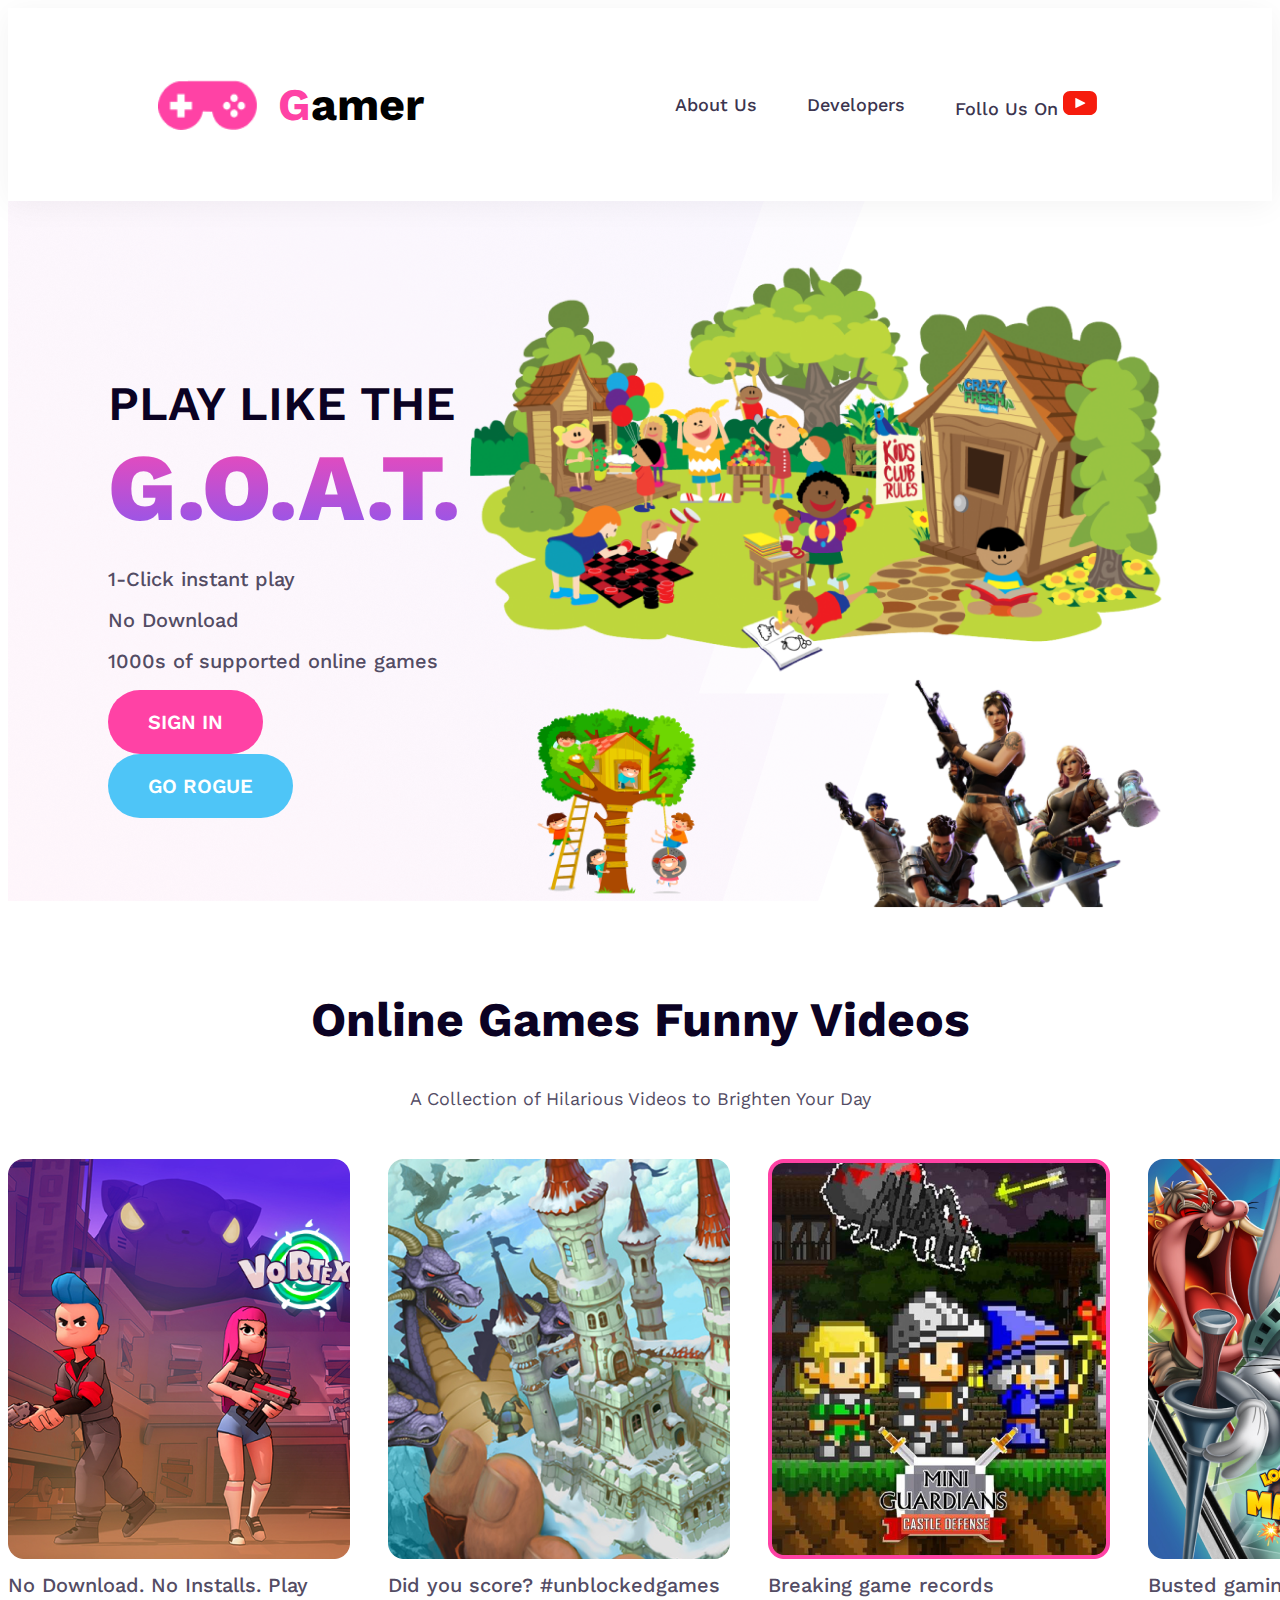
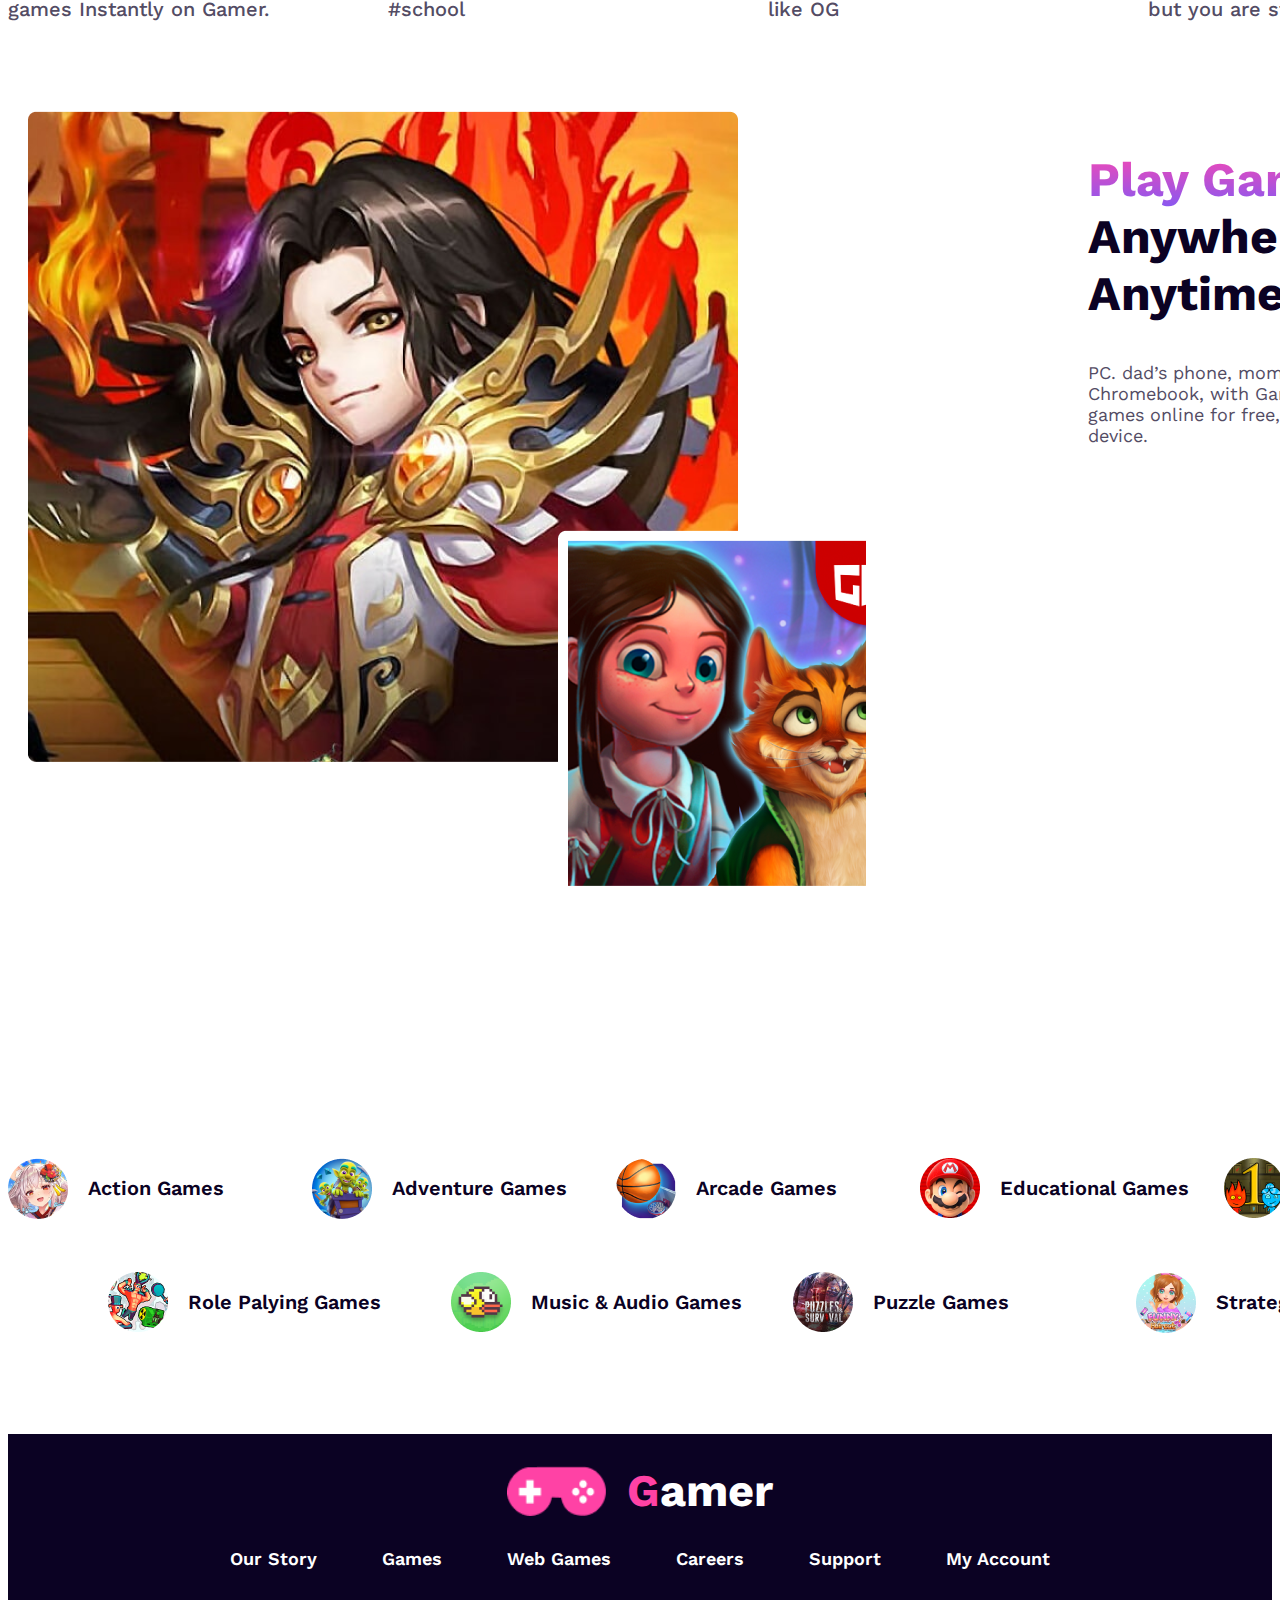
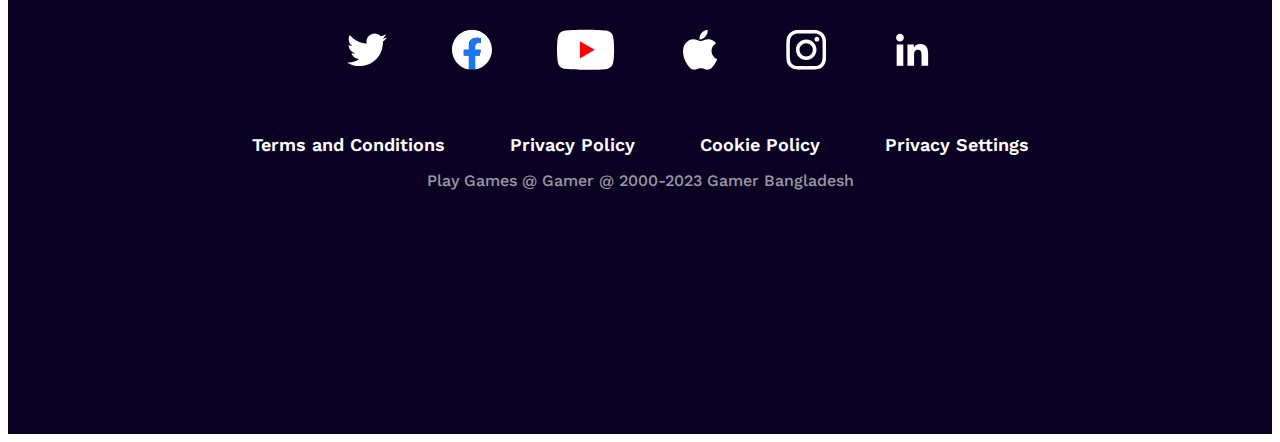
==== commit 6a08a52d: "agin end commit" ====
--- a/index.html
+++ b/index.html
@@ -76,7 +76,7 @@
                 </div>
             </div>
             <div>
-                <h2 class="title-primary"><span class="title-color">Play Games Online</span> Anywhere, Anytime!</h2>
+                <h2 class="title-primary"><span class="title-text-color">Play Games Online</span> Anywhere, Anytime!</h2>
                 <p class="section-description">PC. dad’s phone, mom’s tablet, or your Chromebook, with Gamer you can play your favorite games online for free, any time, anywhere , on any device.</p>
             </div>
         </section>
--- a/styles/styles.css
+++ b/styles/styles.css
@@ -127,7 +127,7 @@
     font-weight: 700;
 }
 
-.title-color {
+.title-text-color {
     color: #fff;
     background: linear-gradient(180deg, #F948B2 0%, #8758F1 100%);
     -webkit-background-clip: text;
@@ -265,9 +265,3 @@
         padding: 0px;
     }
 }
-
-@media screen and (max-width:992px) and (min-width:577) {
-    .nav-container{
-        flex-direction: column;
-    }
-}